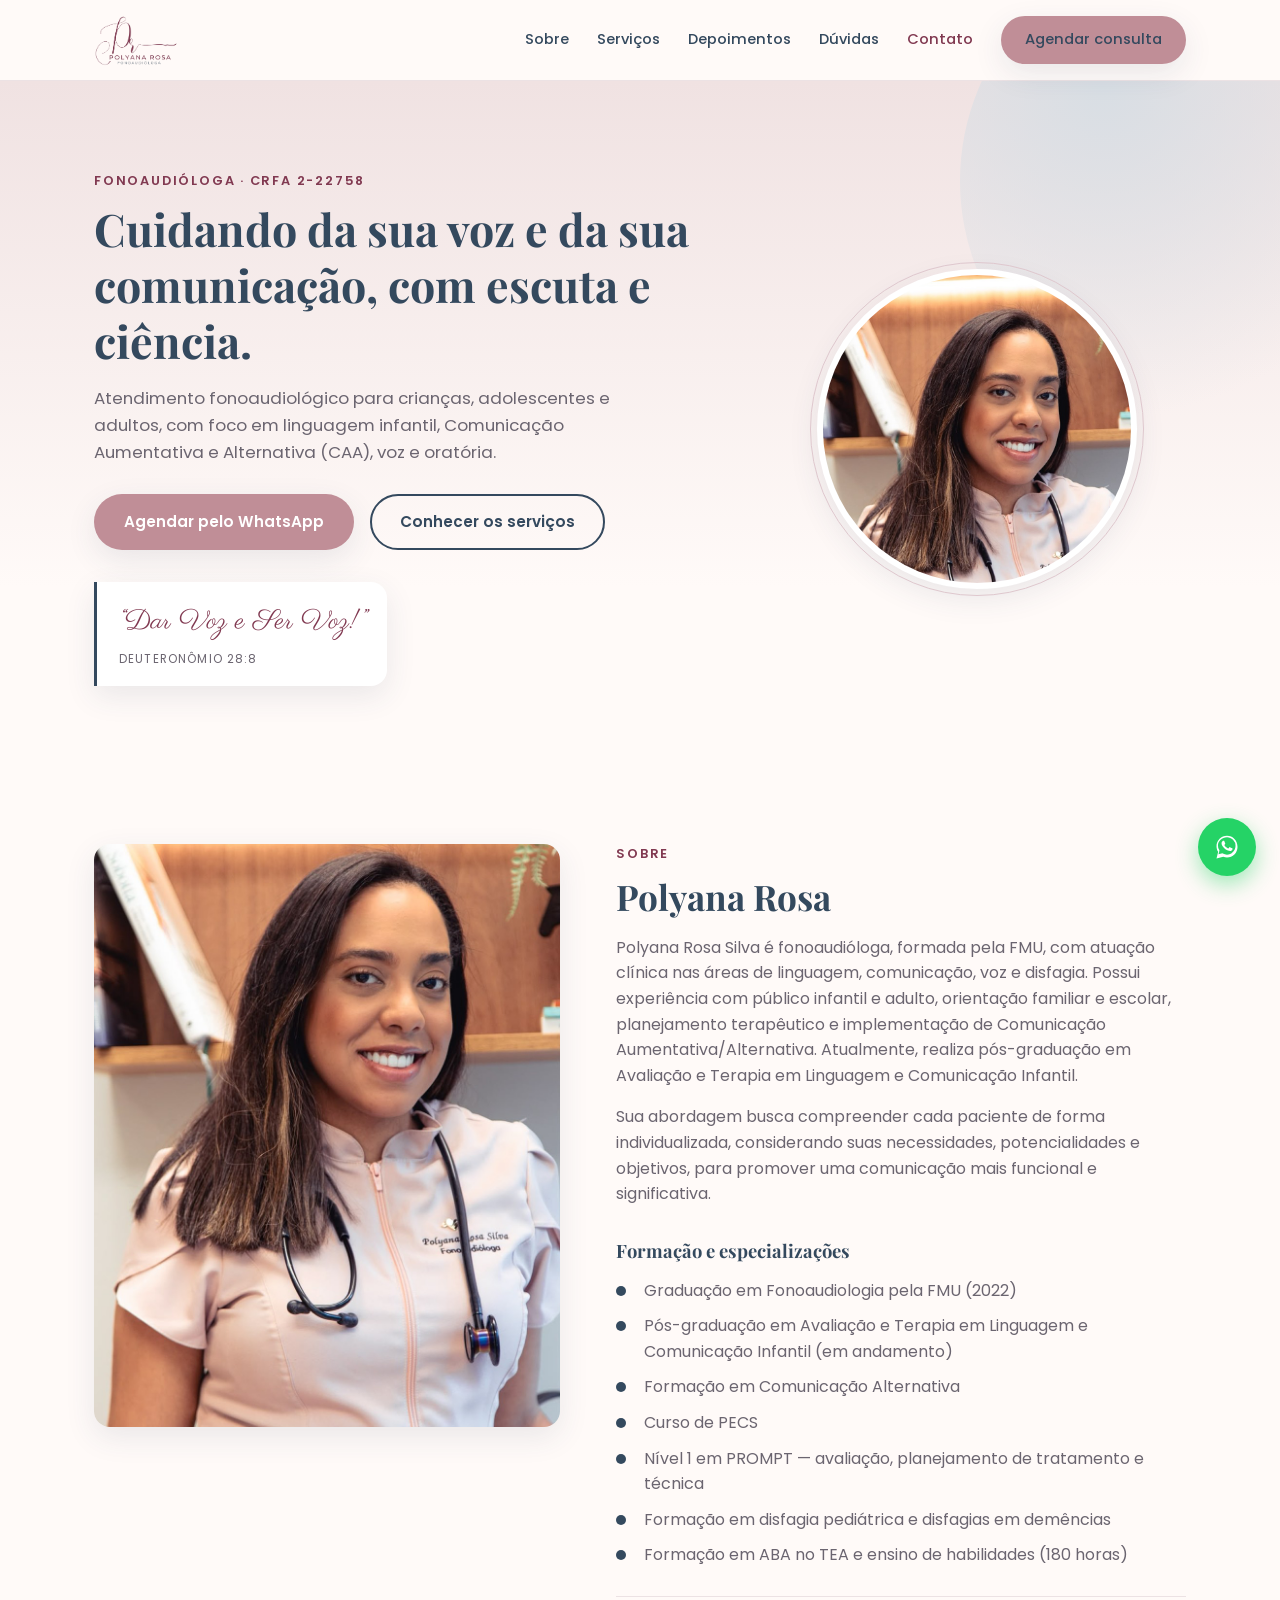
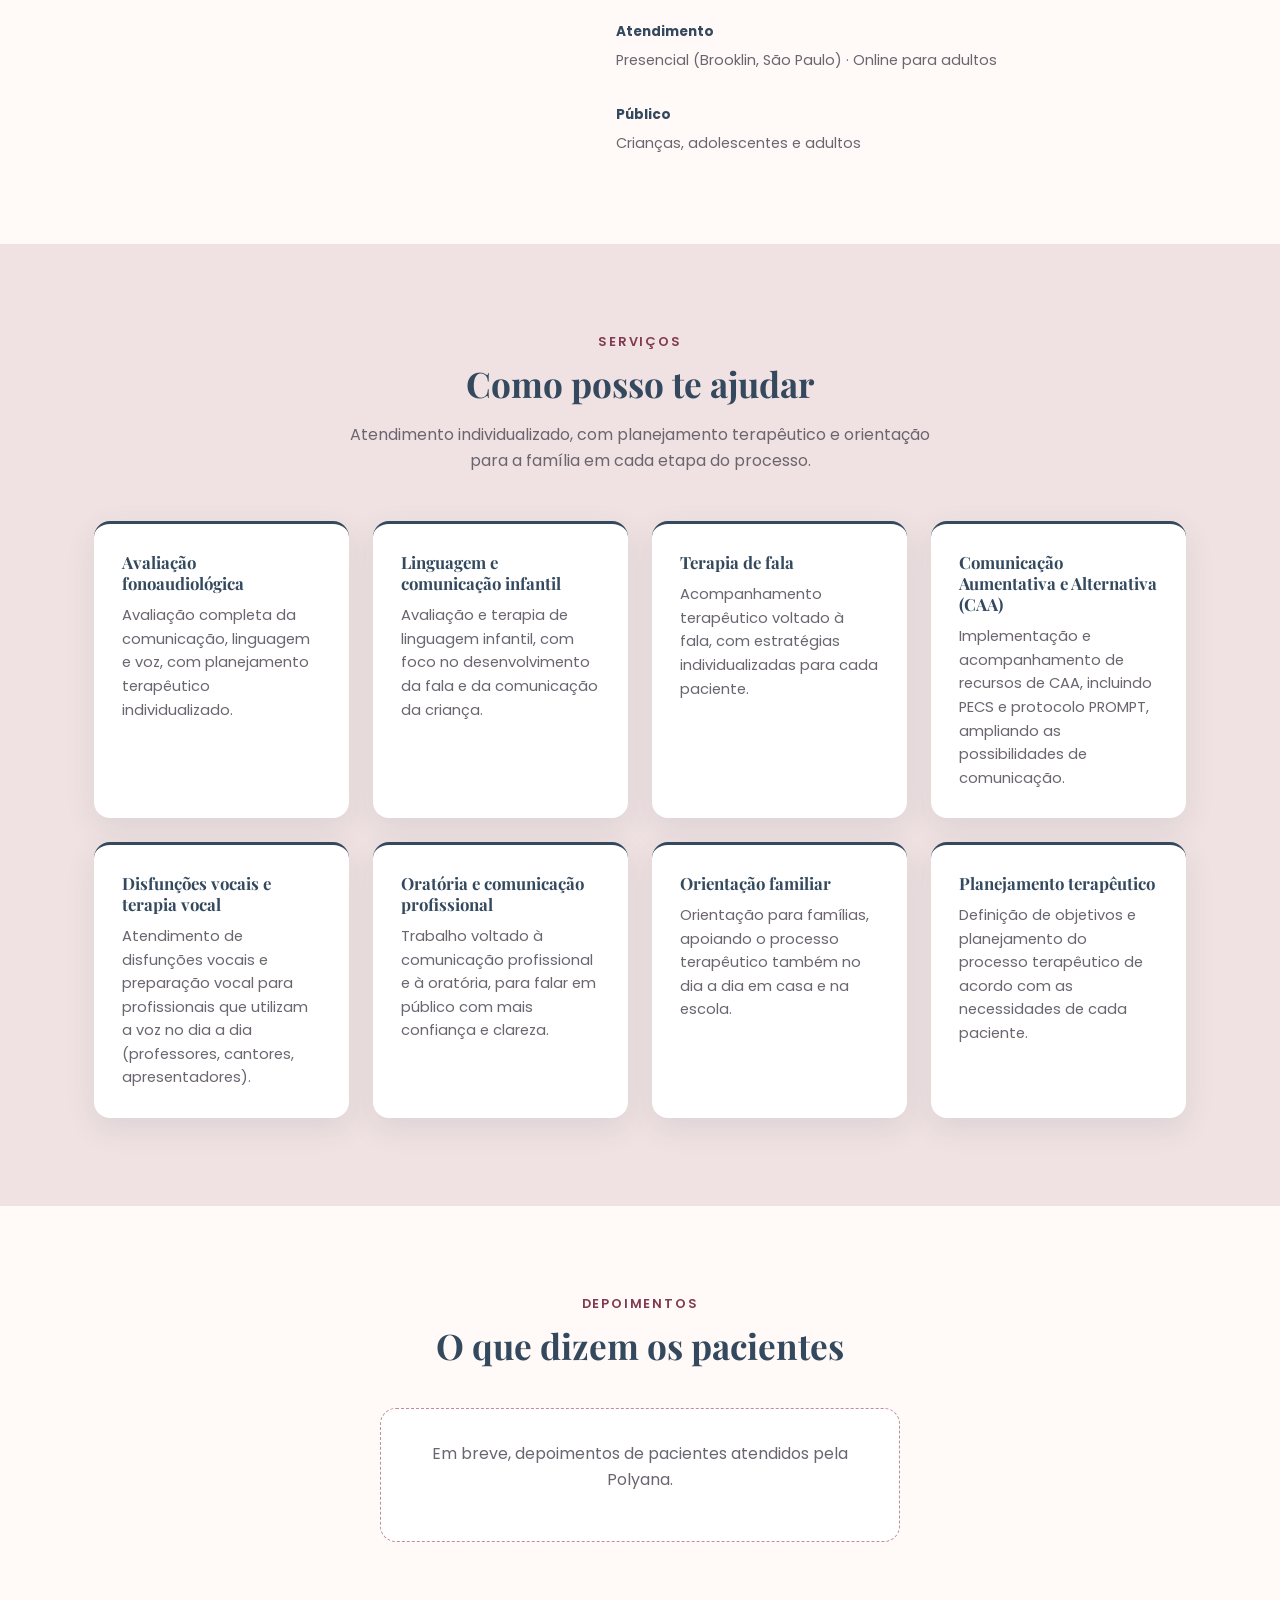
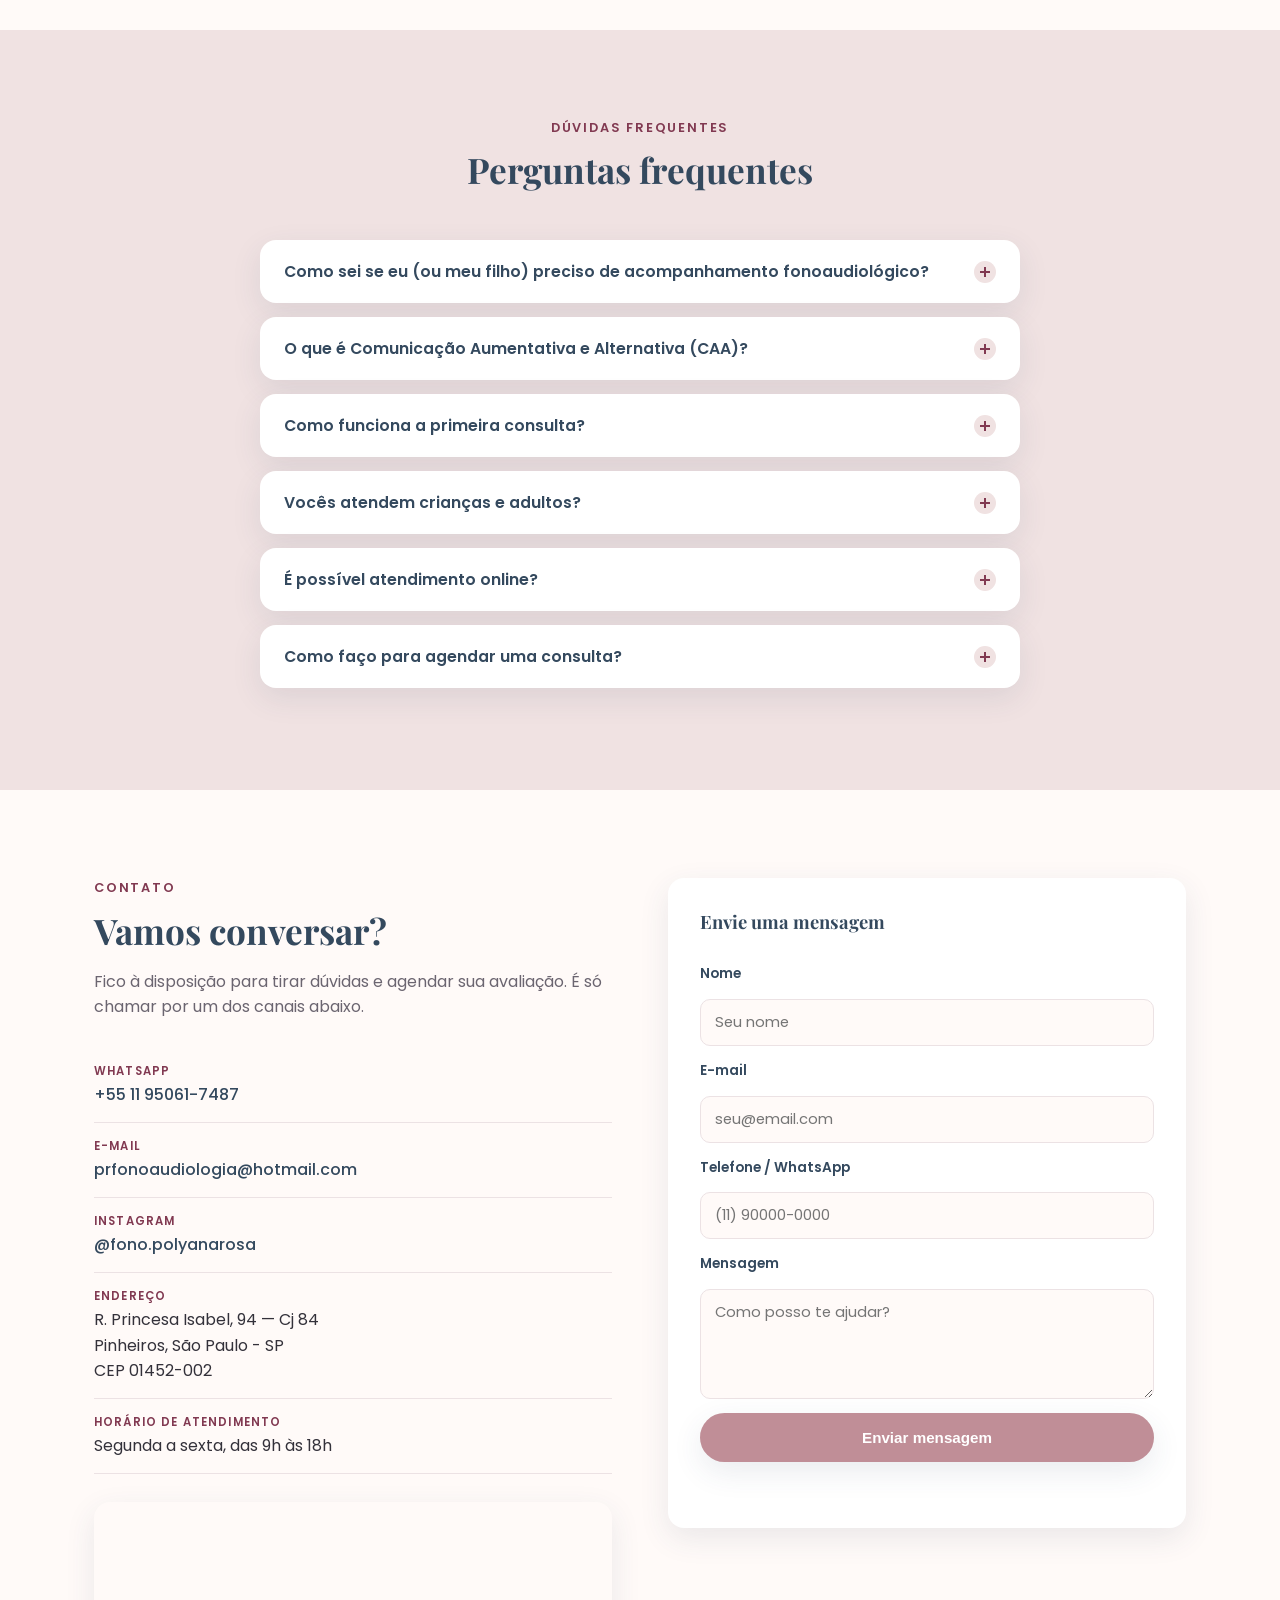
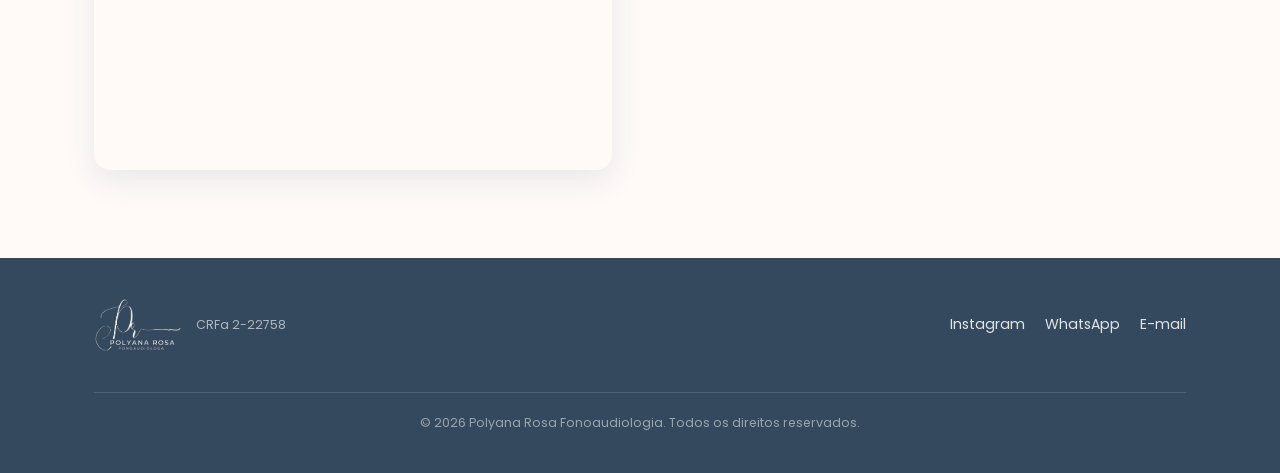
==== prfonoaudiologia-site/index.html @ d2ad6adc "add archives of project site poly fono add files projetct site version 0" ====
<!DOCTYPE html>
<html lang="pt-BR">
<head>
<meta charset="UTF-8">
<meta name="viewport" content="width=device-width, initial-scale=1.0">
<title>Polyana Rosa | Fonoaudióloga em Brooklin, São Paulo</title>
<meta name="description" content="Polyana Rosa, fonoaudióloga (CRFa 2-22758). Atendimento em linguagem infantil, Comunicação Alternativa (CAA), voz e oratória. Consultório no Brooklin, São Paulo.">

<!-- Open Graph / compartilhamento no WhatsApp e redes sociais -->
<meta property="og:type" content="website">
<meta property="og:title" content="Polyana Rosa | Fonoaudióloga">
<meta property="og:description" content="Dar Voz e Ser Voz! Atendimento fonoaudiológico em linguagem infantil, Comunicação Alternativa (CAA), voz e oratória. Brooklin, São Paulo.">
<meta property="og:url" content="https://www.prfonoaudiologia.com.br">
<meta property="og:image" content="https://www.prfonoaudiologia.com.br/assets/og-image.jpg">
<meta property="og:locale" content="pt_BR">

<!-- TROCAR: favicon -->
<link rel="icon" type="image/png" href="assets/favicon.png">

<link rel="preconnect" href="https://fonts.googleapis.com">
<link rel="preconnect" href="https://fonts.gstatic.com" crossorigin>
<link href="https://fonts.googleapis.com/css2?family=Parisienne&family=Playfair+Display:ital,wght@0,500;0,600;0,700;1,500;1,600&family=Poppins:wght@300;400;500;600;700&display=swap" rel="stylesheet">

<link rel="stylesheet" href="css/style.css">
</head>
<body>

<!-- ===== HEADER / NAVEGAÇÃO ===== -->
<header class="site-header" id="topo">
  <div class="container header-inner">
    <a href="#topo" class="logo">
      <img src="assets/logo-full-wine.png" alt="Polyana Rosa Fonoaudióloga" class="logo-img">
    </a>

    <nav class="main-nav" id="mainNav">
      <a href="#sobre">Sobre</a>
      <a href="#servicos">Serviços</a>
      <a href="#depoimentos">Depoimentos</a>
      <a href="#faq">Dúvidas</a>
      <a href="#contato">Contato</a>
      <a href="https://wa.me/5511950617487?text=Ol%C3%A1%2C%20Polyana!%20Vim%20pelo%20site%20e%20gostaria%20de%20agendar%20uma%20consulta." target="_blank" rel="noopener" class="btn btn-primary btn-nav">Agendar consulta</a>
    </nav>

    <button class="nav-toggle" id="navToggle" aria-label="Abrir menu" aria-expanded="false">
      <span></span><span></span><span></span>
    </button>
  </div>
</header>

<main>

  <!-- ===== HERO / INÍCIO ===== -->
  <section class="hero">
    <div class="hero-shape" aria-hidden="true"></div>
    <div class="container hero-inner">
      <div class="hero-text">
        <p class="eyebrow">Fonoaudióloga · CRFa 2-22758</p>
        <h1>Cuidando da sua voz e da sua comunicação, com escuta e ciência.</h1>
        <p class="hero-lede">
          Atendimento fonoaudiológico para crianças, adolescentes e adultos, com foco em
          linguagem infantil, Comunicação Aumentativa e Alternativa (CAA), voz e oratória.
        </p>
        <div class="hero-actions">
          <a href="https://wa.me/5511950617487?text=Ol%C3%A1%2C%20Polyana!%20Vim%20pelo%20site%20e%20gostaria%20de%20agendar%20uma%20consulta." target="_blank" rel="noopener" class="btn btn-primary">
            Agendar pelo WhatsApp
          </a>
          <a href="#servicos" class="btn btn-outline">Conhecer os serviços</a>
        </div>
        <blockquote class="hero-motto">
          “Dar Voz e Ser Voz!”
          <cite>Deuteronômio 28:8</cite>
        </blockquote>
      </div>

      <div class="hero-media">
        <div class="hero-photo-frame">
          <img src="assets/photo-hero.jpg" alt="Polyana Rosa, fonoaudióloga" class="hero-photo">
        </div>
      </div>
    </div>
  </section>

  <!-- ===== SOBRE ===== -->
  <section id="sobre" class="section">
    <div class="container about-grid">
      <div class="about-media">
        <img src="assets/photo-about.jpg" alt="Polyana Rosa em seu consultório" class="about-photo">
      </div>

      <div class="about-text">
        <p class="eyebrow">Sobre</p>
        <h2>Polyana Rosa</h2>
        <p>
          Polyana Rosa Silva é fonoaudióloga, formada pela FMU, com atuação clínica nas áreas de
          linguagem, comunicação, voz e disfagia. Possui experiência com público infantil e adulto,
          orientação familiar e escolar, planejamento terapêutico e implementação de Comunicação
          Aumentativa/Alternativa. Atualmente, realiza pós-graduação em Avaliação e Terapia em
          Linguagem e Comunicação Infantil.
        </p>
        <p>
          Sua abordagem busca compreender cada paciente de forma individualizada, considerando suas
          necessidades, potencialidades e objetivos, para promover uma comunicação mais funcional e
          significativa.
        </p>

        <h3 class="about-subtitle">Formação e especializações</h3>
        <ul class="check-list">
          <li>Graduação em Fonoaudiologia pela FMU (2022)</li>
          <li>Pós-graduação em Avaliação e Terapia em Linguagem e Comunicação Infantil (em andamento)</li>
          <li>Formação em Comunicação Alternativa</li>
          <li>Curso de PECS</li>
          <li>Nível 1 em PROMPT — avaliação, planejamento de tratamento e técnica</li>
          <li>Formação em disfagia pediátrica e disfagias em demências</li>
          <li>Formação em ABA no TEA e ensino de habilidades (180 horas)</li>
        </ul>

        <div class="about-meta">
          <div>
            <strong>Atendimento</strong>
            <span>Presencial (Brooklin, São Paulo) · Online para adultos</span>
          </div>
          <div>
            <strong>Público</strong>
            <span>Crianças, adolescentes e adultos</span>
          </div>
        </div>
      </div>
    </div>
  </section>

  <!-- ===== SERVIÇOS ===== -->
  <section id="servicos" class="section section-tint">
    <div class="container">
      <p class="eyebrow center">Serviços</p>
      <h2 class="center">Como posso te ajudar</h2>
      <p class="section-lede center">
        Atendimento individualizado, com planejamento terapêutico e orientação para a família em
        cada etapa do processo.
      </p>

      <div class="services-grid">
        <article class="service-card">
          <h3>Avaliação fonoaudiológica</h3>
          <p>Avaliação completa da comunicação, linguagem e voz, com planejamento terapêutico individualizado.</p>
        </article>

        <article class="service-card">
          <h3>Linguagem e comunicação infantil</h3>
          <p>Avaliação e terapia de linguagem infantil, com foco no desenvolvimento da fala e da comunicação da criança.</p>
        </article>

        <article class="service-card">
          <h3>Terapia de fala</h3>
          <p>Acompanhamento terapêutico voltado à fala, com estratégias individualizadas para cada paciente.</p>
        </article>

        <article class="service-card">
          <h3>Comunicação Aumentativa e Alternativa (CAA)</h3>
          <p>Implementação e acompanhamento de recursos de CAA, incluindo PECS e protocolo PROMPT, ampliando as possibilidades de comunicação.</p>
        </article>

        <article class="service-card">
          <h3>Disfunções vocais e terapia vocal</h3>
          <p>Atendimento de disfunções vocais e preparação vocal para profissionais que utilizam a voz no dia a dia (professores, cantores, apresentadores).</p>
        </article>

        <article class="service-card">
          <h3>Oratória e comunicação profissional</h3>
          <p>Trabalho voltado à comunicação profissional e à oratória, para falar em público com mais confiança e clareza.</p>
        </article>

        <article class="service-card">
          <h3>Orientação familiar</h3>
          <p>Orientação para famílias, apoiando o processo terapêutico também no dia a dia em casa e na escola.</p>
        </article>

        <article class="service-card">
          <h3>Planejamento terapêutico</h3>
          <p>Definição de objetivos e planejamento do processo terapêutico de acordo com as necessidades de cada paciente.</p>
        </article>
      </div>
    </div>
  </section>

  <!-- ===== DEPOIMENTOS ===== -->
  <section id="depoimentos" class="section">
    <div class="container">
      <p class="eyebrow center">Depoimentos</p>
      <h2 class="center">O que dizem os pacientes</h2>

      <!-- Seção preparada para receber depoimentos reais no futuro.
           Basta duplicar um .testimonial-card dentro de .testimonials-grid e preencher. -->
      <div class="testimonials-placeholder">
        <p>Em breve, depoimentos de pacientes atendidos pela Polyana.</p>
      </div>

      <!--
      <div class="testimonials-grid">
        <blockquote class="testimonial-card">
          <p>"Texto do depoimento aqui."</p>
          <cite>Nome do paciente / responsável</cite>
        </blockquote>
      </div>
      -->
    </div>
  </section>

  <!-- ===== FAQ ===== -->
  <section id="faq" class="section section-tint">
    <div class="container">
      <p class="eyebrow center">Dúvidas frequentes</p>
      <h2 class="center">Perguntas frequentes</h2>

      <div class="faq-list">
        <div class="faq-item">
          <button class="faq-question" aria-expanded="false">
            Como sei se eu (ou meu filho) preciso de acompanhamento fonoaudiológico?
            <span class="faq-icon" aria-hidden="true"></span>
          </button>
          <div class="faq-answer">
            <p>Sinais como atraso na fala, dificuldade para se comunicar, trocas na fala, alterações
            de voz ou dificuldade em ser compreendido são bons motivos para buscar uma avaliação.
            Na dúvida, uma avaliação inicial ajuda a entender se há necessidade de acompanhamento.</p>
          </div>
        </div>

        <div class="faq-item">
          <button class="faq-question" aria-expanded="false">
            O que é Comunicação Aumentativa e Alternativa (CAA)?
            <span class="faq-icon" aria-hidden="true"></span>
          </button>
          <div class="faq-answer">
            <p>A CAA reúne recursos e estratégias (como pranchas de comunicação, PECS e dispositivos)
            que ampliam a comunicação de pessoas com dificuldade para se expressar verbalmente. Ela
            não substitui a fala — pelo contrário, pode estimulá-la — e é indicada caso a caso, após
            avaliação.</p>
          </div>
        </div>

        <div class="faq-item">
          <button class="faq-question" aria-expanded="false">
            Como funciona a primeira consulta?
            <span class="faq-icon" aria-hidden="true"></span>
          </button>
          <div class="faq-answer">
            <p>A primeira consulta é dedicada à avaliação: entender a história, as queixas e as
            necessidades do paciente (ou da criança e da família) para, a partir disso, montar um
            plano terapêutico individualizado.</p>
          </div>
        </div>

        <div class="faq-item">
          <button class="faq-question" aria-expanded="false">
            Vocês atendem crianças e adultos?
            <span class="faq-icon" aria-hidden="true"></span>
          </button>
          <div class="faq-answer">
            <p>Sim. O atendimento é voltado a crianças, adolescentes e adultos, com abordagem e
            objetivos terapêuticos adaptados a cada faixa etária e necessidade.</p>
          </div>
        </div>

        <div class="faq-item">
          <button class="faq-question" aria-expanded="false">
            É possível atendimento online?
            <span class="faq-icon" aria-hidden="true"></span>
          </button>
          <div class="faq-answer">
            <p>O atendimento é majoritariamente presencial, no consultório no Brooklin (São Paulo).
            O formato online está disponível apenas para pacientes adultos.</p>
          </div>
        </div>

        <div class="faq-item">
          <button class="faq-question" aria-expanded="false">
            Como faço para agendar uma consulta?
            <span class="faq-icon" aria-hidden="true"></span>
          </button>
          <div class="faq-answer">
            <p>O jeito mais rápido é chamar no WhatsApp pelo botão espalhado pelo site — é só
            clicar em "Agendar pelo WhatsApp" para iniciar a conversa.</p>
          </div>
        </div>
      </div>
    </div>
  </section>

  <!-- ===== CONTATO ===== -->
  <section id="contato" class="section">
    <div class="container contact-grid">
      <div class="contact-info">
        <p class="eyebrow">Contato</p>
        <h2>Vamos conversar?</h2>
        <p class="section-lede">
          Fico à disposição para tirar dúvidas e agendar sua avaliação. É só chamar por um dos
          canais abaixo.
        </p>

        <ul class="contact-list">
          <li>
            <span class="contact-label">WhatsApp</span>
            <a href="https://wa.me/5511950617487?text=Ol%C3%A1%2C%20Polyana!%20Vim%20pelo%20site%20e%20gostaria%20de%20agendar%20uma%20consulta." target="_blank" rel="noopener">+55 11 95061-7487</a>
          </li>
          <li>
            <span class="contact-label">E-mail</span>
            <a href="mailto:prfonoaudiologia@hotmail.com">prfonoaudiologia@hotmail.com</a>
          </li>
          <li>
            <span class="contact-label">Instagram</span>
            <a href="https://www.instagram.com/fono.polyanarosa/" target="_blank" rel="noopener">@fono.polyanarosa</a>
          </li>
          <li>
            <span class="contact-label">Endereço</span>
            <span>R. Princesa Isabel, 94 — Cj 84<br>
            Pinheiros, São Paulo - SP<br>
            CEP 01452-002</span>
          </li>
          <li>
            <span class="contact-label">Horário de atendimento</span>
            <span>Segunda a sexta, das 9h às 18h</span>
          </li>
        </ul>

        <div class="map-wrapper">
          <iframe
            title="Localização do consultório"
            src="https://www.google.com/maps?q=R.+Princesa+Isabel,+94+-+Pinheiros,+S%C3%A3o+Paulo+-+SP,+01452-002&output=embed"
            width="100%" height="260" style="border:0;" allowfullscreen="" loading="lazy" referrerpolicy="no-referrer-when-downgrade">
          </iframe>
        </div>
      </div>

      <div class="contact-form-wrapper">
        <!--
          Formulário de contato via Formspree (gratuito, sem precisar de servidor próprio).
          Passo a passo para ativar:
          1. Criar conta gratuita em https://formspree.io
          2. Criar um novo "Form" e copiar o endpoint (algo como https://formspree.io/f/xxxxxxx)
          3. Substituir "SEU_ENDPOINT_AQUI" abaixo pelo endpoint copiado.
        -->
        <form id="contactForm" class="contact-form" action="https://formspree.io/f/SEU_ENDPOINT_AQUI" method="POST">
          <h3>Envie uma mensagem</h3>

          <label for="name">Nome</label>
          <input type="text" id="name" name="name" required placeholder="Seu nome">

          <label for="email">E-mail</label>
          <input type="email" id="email" name="email" required placeholder="seu@email.com">

          <label for="phone">Telefone / WhatsApp</label>
          <input type="tel" id="phone" name="phone" placeholder="(11) 90000-0000">

          <label for="message">Mensagem</label>
          <textarea id="message" name="message" rows="4" required placeholder="Como posso te ajudar?"></textarea>

          <button type="submit" class="btn btn-primary btn-block">Enviar mensagem</button>
          <p class="form-status" id="formStatus" role="status"></p>
        </form>
      </div>
    </div>
  </section>

</main>

<!-- ===== FOOTER ===== -->
<footer class="site-footer">
  <div class="container footer-inner">
    <div class="footer-brand">
      <img src="assets/logo-full-white.png" alt="Polyana Rosa Fonoaudióloga" class="footer-logo-img">
      <span class="footer-crfa">CRFa 2-22758</span>
    </div>

    <div class="footer-social">
      <a href="https://www.instagram.com/fono.polyanarosa/" target="_blank" rel="noopener" aria-label="Instagram">Instagram</a>
      <a href="https://wa.me/5511950617487" target="_blank" rel="noopener" aria-label="WhatsApp">WhatsApp</a>
      <a href="mailto:prfonoaudiologia@hotmail.com" aria-label="E-mail">E-mail</a>
    </div>

    <p class="footer-copy">&copy; <span id="year"></span> Polyana Rosa Fonoaudiologia. Todos os direitos reservados.</p>
  </div>
</footer>

<!-- Botão flutuante de WhatsApp -->
<a class="whatsapp-float" href="https://wa.me/5511950617487?text=Ol%C3%A1%2C%20Polyana!%20Vim%20pelo%20site%20e%20gostaria%20de%20agendar%20uma%20consulta." target="_blank" rel="noopener" aria-label="Conversar no WhatsApp">
  <svg viewBox="0 0 32 32" width="28" height="28" aria-hidden="true"><path fill="currentColor" d="M16.01 3C9.38 3 4 8.38 4 15.01c0 2.39.7 4.61 1.9 6.48L4 29l7.68-1.85a11.9 11.9 0 0 0 4.33.81h.01c6.63 0 12.01-5.38 12.01-12.01C28.03 8.38 22.65 3 16.01 3zm0 21.8h-.01c-1.7 0-3.37-.46-4.83-1.33l-.35-.2-4.55 1.1 1.12-4.44-.23-.36a9.75 9.75 0 0 1-1.5-5.56C5.66 9.47 10.29 4.84 16.01 4.84c2.6 0 5.05 1.02 6.89 2.86a9.68 9.68 0 0 1 2.85 6.9c0 5.62-4.63 10.2-9.74 10.2zm5.62-7.65c-.31-.15-1.82-.9-2.1-1-.28-.1-.49-.15-.69.15-.2.31-.79 1-.97 1.2-.18.21-.36.23-.67.08-.31-.15-1.29-.47-2.46-1.51-.91-.81-1.52-1.81-1.7-2.12-.18-.31-.02-.47.13-.62.14-.14.31-.36.46-.54.15-.18.2-.31.31-.51.1-.21.05-.39-.02-.54-.08-.15-.69-1.66-.94-2.28-.25-.6-.5-.52-.69-.53h-.59c-.2 0-.54.08-.82.39-.28.31-1.08 1.05-1.08 2.57s1.1 2.98 1.25 3.19c.15.21 2.17 3.32 5.26 4.65.74.32 1.31.51 1.76.65.74.24 1.41.2 1.94.12.59-.09 1.82-.74 2.08-1.46.26-.72.26-1.33.18-1.46-.08-.13-.28-.21-.59-.36z"/></svg>
</a>

<script src="js/script.js"></script>
</body>
</html>
---- prfonoaudiologia-site/css/style.css ----
/* =========================================================
   Polyana Rosa Fonoaudiologia — estilos
   Paleta oficial: vinho + mauve (principais) e azul-marinho (apoio)
   ========================================================= */

:root {
  /* Paleta oficial da marca (extraída da identidade visual da Polyana) */
  --rose: #c08e97;      /* mauve — cor de apoio, botões secundários */
  --rose-dark: #813951; /* vinho — cor principal (CTAs, destaques, logo) */
  --rose-light: #f0e2e2;/* rosa muito claro — fundos de seção */
  --pink-mid: #dfc8ce;  /* rosa claro — tons intermediários, bordas */
  --navy: #34495e;      /* azul-marinho — texto de apoio, rodapé */
  --navy-tint: #d8dee4; /* azul-marinho bem clarinho — formas decorativas */
  --cream: #fffaf8;
  --white: #ffffff;
  --text: #33313a;
  --text-light: #6b6570;
  --border: #ece2e4;

  --font-script: 'Parisienne', cursive;
  --font-heading: 'Playfair Display', serif;
  --font-body: 'Poppins', sans-serif;

  --radius: 16px;
  --shadow: 0 10px 30px rgba(52, 73, 94, 0.1);
}

* { box-sizing: border-box; }

html { scroll-behavior: smooth; }

body {
  margin: 0;
  font-family: var(--font-body);
  color: var(--text);
  background: var(--cream);
  line-height: 1.6;
}

img { max-width: 100%; display: block; }

.container {
  max-width: 1140px;
  margin: 0 auto;
  padding: 0 24px;
}

h1, h2, h3 {
  font-family: var(--font-heading);
  color: var(--navy);
  margin: 0 0 16px;
  line-height: 1.25;
}

h1 { font-size: clamp(2rem, 4vw, 2.8rem); }
h2 { font-size: clamp(1.6rem, 3vw, 2.2rem); }
h3 { font-size: 1.15rem; }

p { margin: 0 0 16px; color: var(--text-light); }

a { color: var(--rose-dark); text-decoration: none; }

.eyebrow {
  font-size: 0.8rem;
  letter-spacing: 0.14em;
  text-transform: uppercase;
  color: var(--rose-dark);
  font-weight: 600;
  margin-bottom: 10px;
}

.center { text-align: center; margin-left: auto; margin-right: auto; }
.section-lede.center { max-width: 620px; }

.section { padding: 88px 0; }
.section-tint { background: var(--rose-light); }

/* ---------- Botões ---------- */
.btn {
  display: inline-flex;
  align-items: center;
  justify-content: center;
  gap: 8px;
  padding: 14px 28px;
  border-radius: 999px;
  font-weight: 600;
  font-size: 0.95rem;
  border: 2px solid transparent;
  cursor: pointer;
  transition: transform 0.15s ease, box-shadow 0.15s ease, background 0.2s ease, color 0.2s ease;
}
.btn-primary {
  background: var(--rose);
  color: var(--white);
  box-shadow: var(--shadow);
}
.btn-primary:hover { background: var(--rose-dark); transform: translateY(-2px); }
.btn-outline {
  background: transparent;
  border-color: var(--navy);
  color: var(--navy);
}
.btn-outline:hover { background: var(--navy); color: var(--white); transform: translateY(-2px); }
.btn-block { width: 100%; }

/* ---------- Header ---------- */
.site-header {
  position: sticky;
  top: 0;
  z-index: 50;
  background: rgba(255, 250, 248, 0.92);
  backdrop-filter: blur(6px);
  border-bottom: 1px solid var(--border);
}

.header-inner {
  display: flex;
  align-items: center;
  justify-content: space-between;
  padding: 14px 24px;
}

.logo {
  display: flex;
  align-items: center;
}
.logo-img {
  height: 52px;
  width: auto;
}

.main-nav {
  display: flex;
  align-items: center;
  gap: 28px;
}
.main-nav a {
  color: var(--navy);
  font-size: 0.92rem;
  font-weight: 500;
}
.main-nav a:hover, .main-nav a.active { color: var(--rose-dark); }
.btn-nav { padding: 10px 22px; }

.nav-toggle {
  display: none;
  flex-direction: column;
  justify-content: center;
  gap: 5px;
  width: 40px;
  height: 40px;
  background: none;
  border: none;
  cursor: pointer;
}
.nav-toggle span {
  display: block;
  height: 2px;
  background: var(--navy);
  border-radius: 2px;
}

/* ---------- Hero ---------- */
.hero {
  position: relative;
  overflow: hidden;
  padding: 90px 0 70px;
  background: linear-gradient(180deg, var(--rose-light) 0%, var(--cream) 75%);
}
.hero-shape {
  position: absolute;
  top: -140px;
  right: -160px;
  width: 480px;
  height: 480px;
  border-radius: 50%;
  background: radial-gradient(circle at 30% 30%, var(--navy-tint), transparent 70%);
  z-index: 0;
}
.hero-inner {
  position: relative;
  z-index: 1;
  display: grid;
  grid-template-columns: 1.2fr 0.8fr;
  gap: 48px;
  align-items: center;
}
.hero-lede { font-size: 1.05rem; max-width: 520px; }
.hero-actions {
  display: flex;
  flex-wrap: wrap;
  gap: 16px;
  margin: 28px 0 32px;
}
.hero-motto {
  margin: 0;
  padding: 18px 22px;
  border-left: 3px solid var(--navy);
  background: var(--white);
  border-radius: 0 var(--radius) var(--radius) 0;
  font-family: var(--font-script);
  font-size: 1.7rem;
  color: var(--rose-dark);
  box-shadow: var(--shadow);
  display: inline-block;
}
.hero-motto cite {
  display: block;
  font-family: var(--font-body);
  font-style: normal;
  font-size: 0.72rem;
  letter-spacing: 0.1em;
  text-transform: uppercase;
  color: var(--text-light);
  margin-top: 6px;
}

.hero-media { display: flex; justify-content: center; }
.hero-photo-frame {
  width: 320px;
  height: 320px;
  border-radius: 50%;
  overflow: hidden;
  background: var(--white);
  border: 6px solid var(--white);
  box-shadow: var(--shadow);
  outline: 1px solid var(--pink-mid);
  outline-offset: 6px;
}
.hero-photo {
  width: 100%;
  height: 100%;
  object-fit: cover;
}

/* ---------- Sobre ---------- */
.about-grid {
  display: grid;
  grid-template-columns: 0.9fr 1.1fr;
  gap: 56px;
  align-items: start;
}
.about-media {
  border-radius: var(--radius);
  overflow: hidden;
  box-shadow: var(--shadow);
}
.about-photo {
  width: 100%;
  aspect-ratio: 4 / 5;
  object-fit: cover;
}
.about-subtitle { margin-top: 32px; }
.check-list { list-style: none; padding: 0; margin: 0 0 28px; }
.check-list li {
  position: relative;
  padding-left: 28px;
  margin-bottom: 10px;
  color: var(--text-light);
}
.check-list li::before {
  content: "";
  position: absolute;
  left: 0;
  top: 8px;
  width: 10px;
  height: 10px;
  border-radius: 50%;
  background: var(--navy);
}
.about-meta {
  display: flex;
  gap: 32px;
  flex-wrap: wrap;
  border-top: 1px solid var(--border);
  padding-top: 24px;
}
.about-meta strong { display: block; color: var(--navy); font-size: 0.85rem; margin-bottom: 4px; }
.about-meta span { color: var(--text-light); font-size: 0.9rem; }

/* ---------- Serviços ---------- */
.services-grid {
  display: grid;
  grid-template-columns: repeat(auto-fit, minmax(250px, 1fr));
  gap: 24px;
  margin-top: 48px;
}
.service-card {
  background: var(--white);
  border-radius: var(--radius);
  padding: 28px;
  box-shadow: var(--shadow);
  border-top: 3px solid var(--navy);
  transition: transform 0.2s ease;
}
.service-card:hover { transform: translateY(-4px); }
.service-card h3 { margin-bottom: 10px; font-size: 1.05rem; }
.service-card p { margin: 0; font-size: 0.92rem; }

/* ---------- Depoimentos ---------- */
.testimonials-placeholder {
  max-width: 520px;
  margin: 40px auto 0;
  text-align: center;
  padding: 32px;
  border: 1px dashed var(--rose);
  border-radius: var(--radius);
  color: var(--text-light);
  background: var(--white);
}
.testimonials-grid {
  display: grid;
  grid-template-columns: repeat(auto-fit, minmax(260px, 1fr));
  gap: 24px;
  margin-top: 40px;
}
.testimonial-card {
  background: var(--white);
  border-radius: var(--radius);
  padding: 26px;
  box-shadow: var(--shadow);
  margin: 0;
}
.testimonial-card cite {
  display: block;
  margin-top: 12px;
  font-style: normal;
  font-weight: 600;
  color: var(--navy);
  font-size: 0.85rem;
}

/* ---------- FAQ ---------- */
.faq-list { max-width: 760px; margin: 48px auto 0; }
.faq-item {
  background: var(--white);
  border-radius: var(--radius);
  margin-bottom: 14px;
  box-shadow: var(--shadow);
  overflow: hidden;
}
.faq-question {
  width: 100%;
  text-align: left;
  background: none;
  border: none;
  padding: 20px 24px;
  font-family: var(--font-body);
  font-weight: 600;
  font-size: 0.98rem;
  color: var(--navy);
  cursor: pointer;
  display: flex;
  align-items: center;
  justify-content: space-between;
  gap: 16px;
}
.faq-icon {
  flex-shrink: 0;
  width: 22px;
  height: 22px;
  border-radius: 50%;
  background: var(--rose-light);
  position: relative;
}
.faq-icon::before, .faq-icon::after {
  content: "";
  position: absolute;
  background: var(--rose-dark);
  top: 50%; left: 50%;
  transform: translate(-50%, -50%);
}
.faq-icon::before { width: 10px; height: 2px; }
.faq-icon::after { width: 2px; height: 10px; transition: transform 0.2s ease; }
.faq-question[aria-expanded="true"] .faq-icon::after { transform: translate(-50%, -50%) rotate(90deg) scaleY(0); }

.faq-answer {
  max-height: 0;
  overflow: hidden;
  transition: max-height 0.25s ease;
  padding: 0 24px;
}
.faq-answer p { margin: 0 0 20px; font-size: 0.92rem; }
.faq-item.open .faq-answer { max-height: 300px; }

/* ---------- Contato ---------- */
.contact-grid {
  display: grid;
  grid-template-columns: 1fr 1fr;
  gap: 56px;
  align-items: start;
}
.contact-list { list-style: none; padding: 0; margin: 28px 0; }
.contact-list li {
  display: flex;
  flex-direction: column;
  gap: 2px;
  padding: 14px 0;
  border-bottom: 1px solid var(--border);
}
.contact-label {
  font-size: 0.72rem;
  text-transform: uppercase;
  letter-spacing: 0.1em;
  color: var(--rose-dark);
  font-weight: 600;
}
.contact-list a { color: var(--navy); font-weight: 500; }
.map-wrapper {
  border-radius: var(--radius);
  overflow: hidden;
  box-shadow: var(--shadow);
  margin-top: 8px;
}

.contact-form {
  background: var(--white);
  border-radius: var(--radius);
  box-shadow: var(--shadow);
  padding: 32px;
  display: flex;
  flex-direction: column;
  gap: 14px;
}
.contact-form label { font-size: 0.85rem; font-weight: 600; color: var(--navy); }
.contact-form input, .contact-form textarea {
  width: 100%;
  padding: 12px 14px;
  border-radius: 10px;
  border: 1px solid var(--border);
  font-family: var(--font-body);
  font-size: 0.92rem;
  color: var(--text);
  background: var(--cream);
}
.contact-form input:focus, .contact-form textarea:focus {
  outline: none;
  border-color: var(--rose);
}
.form-status { font-size: 0.85rem; min-height: 20px; margin: 0; }

/* ---------- Footer ---------- */
.site-footer {
  background: var(--navy);
  color: rgba(255,255,255,0.85);
  padding: 40px 0;
}
.footer-inner {
  display: flex;
  flex-wrap: wrap;
  align-items: center;
  justify-content: space-between;
  gap: 20px;
}
.footer-brand {
  display: flex;
  align-items: center;
  gap: 14px;
}
.footer-logo-img { height: 54px; width: auto; }
.footer-crfa { font-size: 0.78rem; color: rgba(255,255,255,0.6); }
.footer-social { display: flex; gap: 20px; }
.footer-social a { color: rgba(255,255,255,0.85); font-size: 0.88rem; }
.footer-social a:hover { color: var(--rose); }
.footer-copy {
  width: 100%;
  text-align: center;
  font-size: 0.78rem;
  color: rgba(255,255,255,0.5);
  margin: 20px 0 0;
  border-top: 1px solid rgba(255,255,255,0.12);
  padding-top: 20px;
}

/* ---------- Botão flutuante WhatsApp ---------- */
.whatsapp-float {
  position: fixed;
  bottom: 24px;
  right: 24px;
  width: 58px;
  height: 58px;
  border-radius: 50%;
  background: #25D366;
  color: var(--white);
  display: flex;
  align-items: center;
  justify-content: center;
  box-shadow: 0 8px 22px rgba(37, 211, 102, 0.45);
  z-index: 60;
  transition: transform 0.2s ease;
}
.whatsapp-float:hover { transform: scale(1.08); }

/* ---------- Responsivo ---------- */
@media (max-width: 900px) {
  .hero-inner { grid-template-columns: 1fr; }
  .hero-media { order: -1; }
  .about-grid { grid-template-columns: 1fr; }
  .contact-grid { grid-template-columns: 1fr; }
}

@media (max-width: 760px) {
  .main-nav {
    position: absolute;
    top: 100%;
    left: 0;
    right: 0;
    background: var(--white);
    flex-direction: column;
    align-items: flex-start;
    padding: 20px 24px 28px;
    gap: 16px;
    border-bottom: 1px solid var(--border);
    box-shadow: var(--shadow);
    display: none;
  }
  .main-nav.open { display: flex; }
  .btn-nav { width: 100%; text-align: center; }
  .nav-toggle { display: flex; }
  .section { padding: 64px 0; }
  .hero { padding-top: 48px; }
}
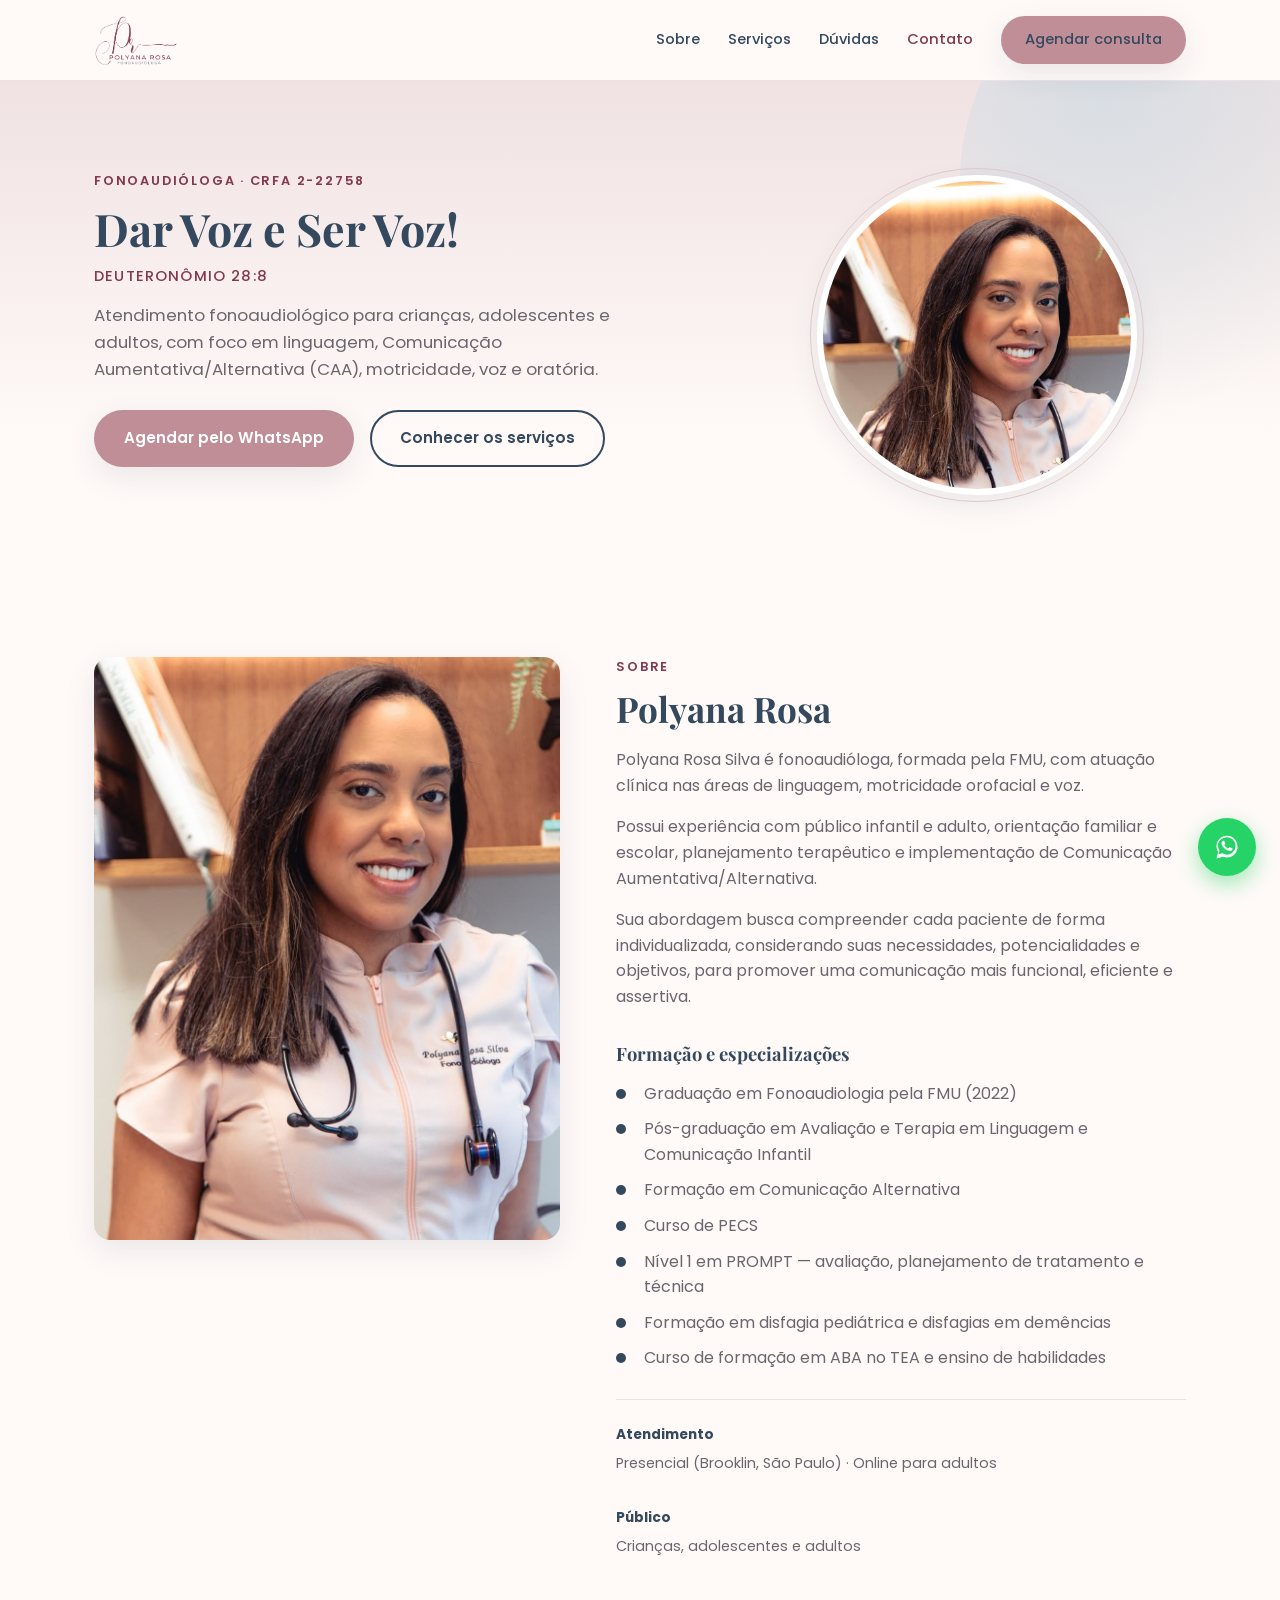
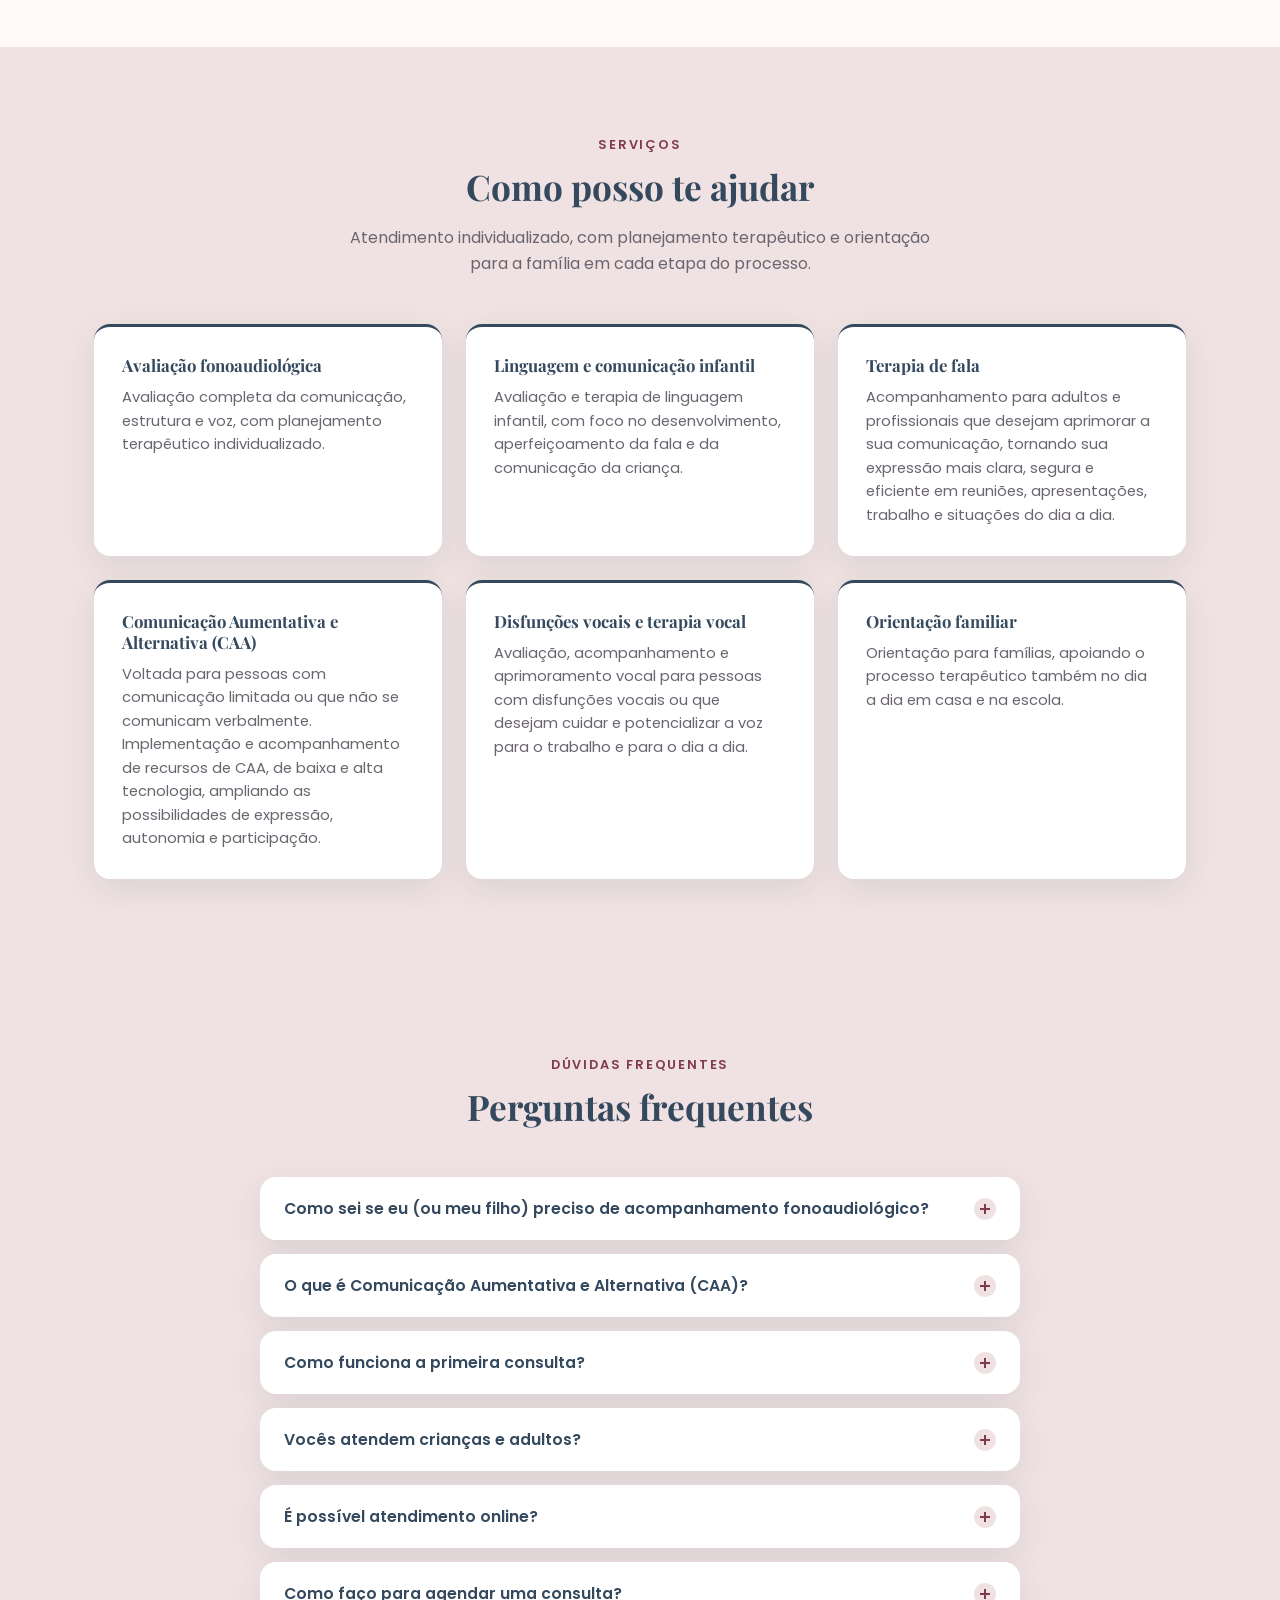
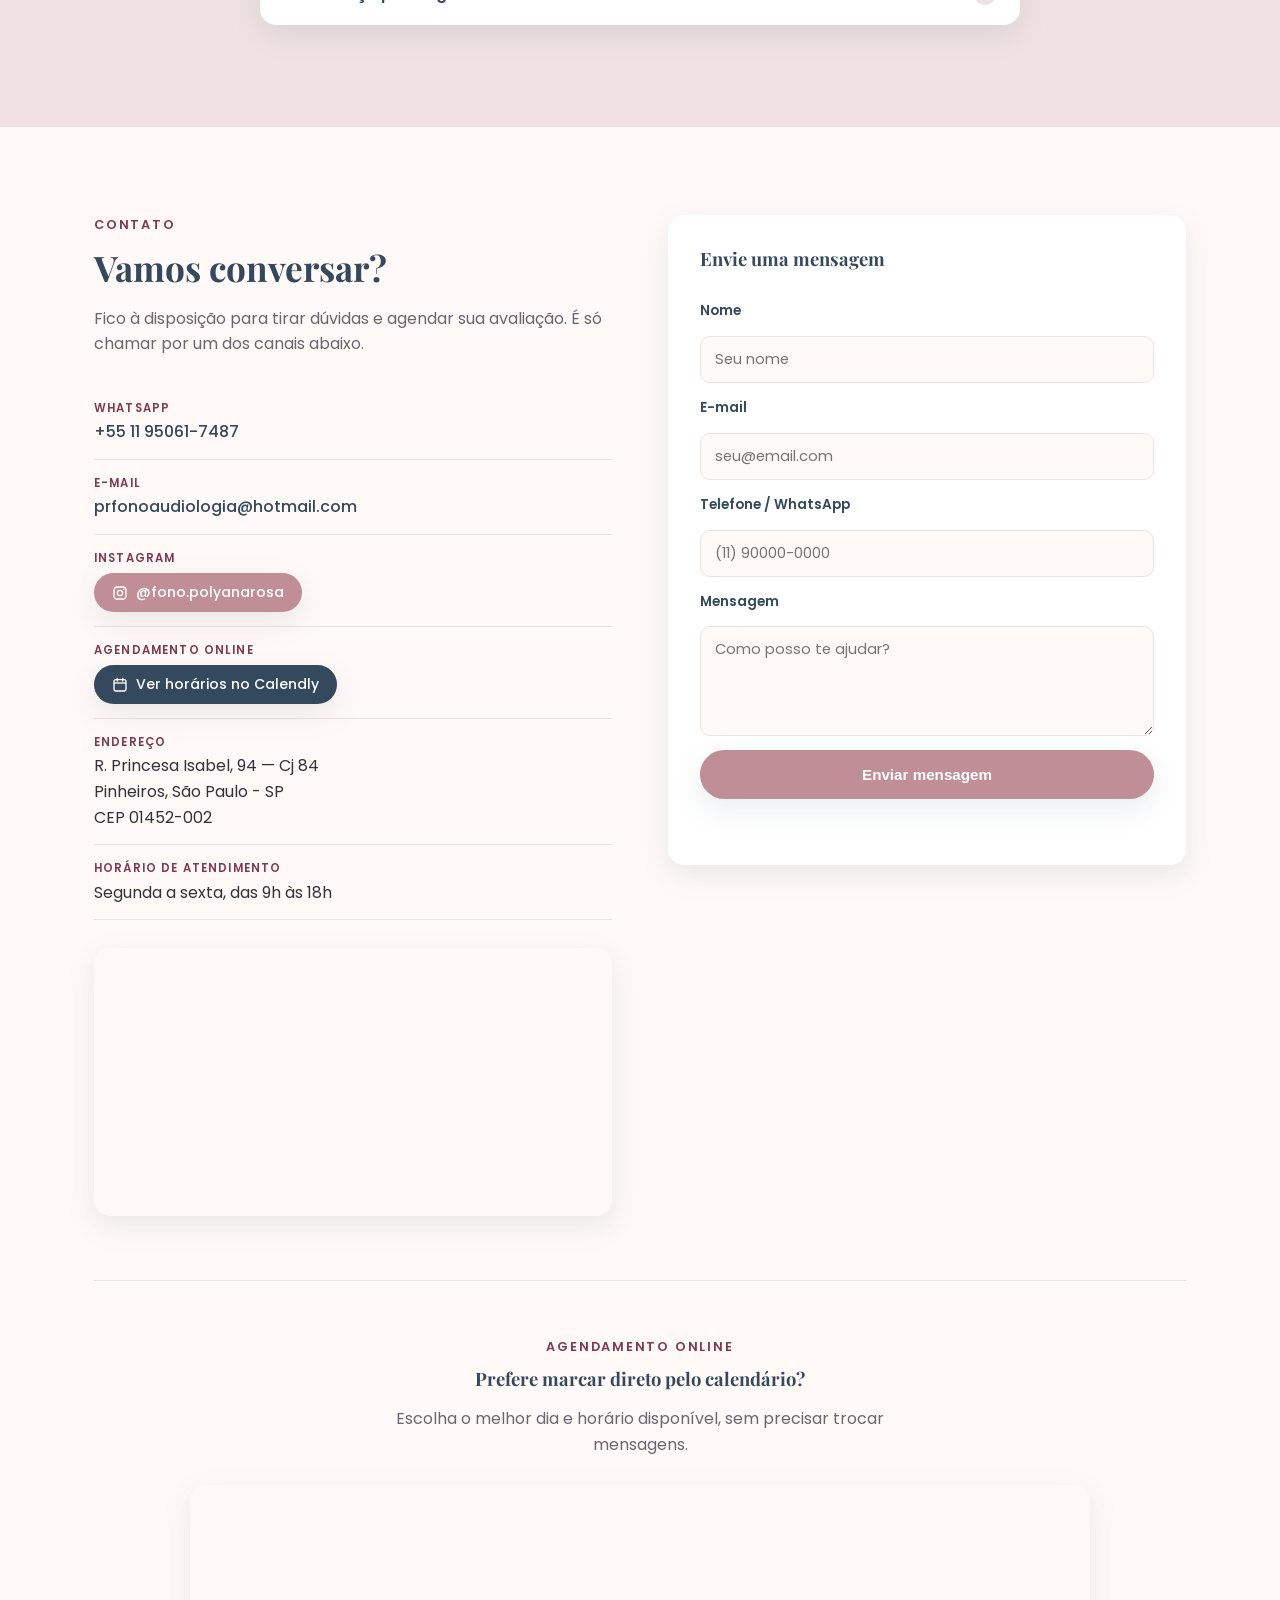
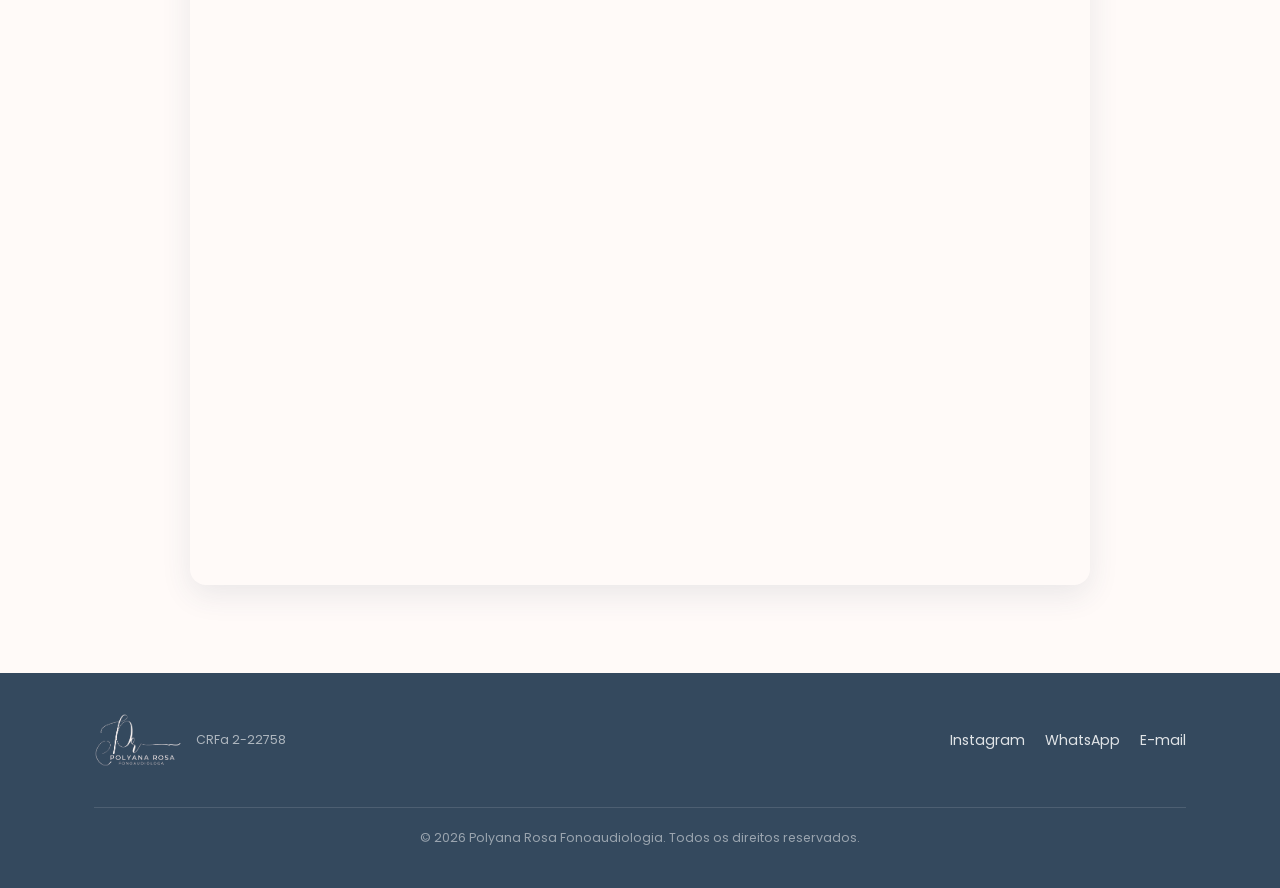
==== commit b46659e6: "update archives" ====
--- a/prfonoaudiologia-site/index.html
+++ b/prfonoaudiologia-site/index.html
@@ -35,7 +35,6 @@
     <nav class="main-nav" id="mainNav">
       <a href="#sobre">Sobre</a>
       <a href="#servicos">Serviços</a>
-      <a href="#depoimentos">Depoimentos</a>
       <a href="#faq">Dúvidas</a>
       <a href="#contato">Contato</a>
       <a href="https://wa.me/5511950617487?text=Ol%C3%A1%2C%20Polyana!%20Vim%20pelo%20site%20e%20gostaria%20de%20agendar%20uma%20consulta." target="_blank" rel="noopener" class="btn btn-primary btn-nav">Agendar consulta</a>
@@ -55,10 +54,10 @@
     <div class="container hero-inner">
       <div class="hero-text">
         <p class="eyebrow">Fonoaudióloga · CRFa 2-22758</p>
-        <h1>Cuidando da sua voz e da sua comunicação, com escuta e ciência.</h1>
+        <h1>Dar Voz e Ser Voz!<cite class="hero-cite">Deuteronômio 28:8</cite></h1>
         <p class="hero-lede">
           Atendimento fonoaudiológico para crianças, adolescentes e adultos, com foco em
-          linguagem infantil, Comunicação Aumentativa e Alternativa (CAA), voz e oratória.
+          linguagem, Comunicação Aumentativa/Alternativa (CAA), motricidade, voz e oratória.
         </p>
         <div class="hero-actions">
           <a href="https://wa.me/5511950617487?text=Ol%C3%A1%2C%20Polyana!%20Vim%20pelo%20site%20e%20gostaria%20de%20agendar%20uma%20consulta." target="_blank" rel="noopener" class="btn btn-primary">
@@ -66,10 +65,6 @@
           </a>
           <a href="#servicos" class="btn btn-outline">Conhecer os serviços</a>
         </div>
-        <blockquote class="hero-motto">
-          “Dar Voz e Ser Voz!”
-          <cite>Deuteronômio 28:8</cite>
-        </blockquote>
       </div>
 
       <div class="hero-media">
@@ -92,26 +87,27 @@
         <h2>Polyana Rosa</h2>
         <p>
           Polyana Rosa Silva é fonoaudióloga, formada pela FMU, com atuação clínica nas áreas de
-          linguagem, comunicação, voz e disfagia. Possui experiência com público infantil e adulto,
-          orientação familiar e escolar, planejamento terapêutico e implementação de Comunicação
-          Aumentativa/Alternativa. Atualmente, realiza pós-graduação em Avaliação e Terapia em
-          Linguagem e Comunicação Infantil.
+          linguagem, motricidade orofacial e voz.
+        </p>
+        <p>
+          Possui experiência com público infantil e adulto, orientação familiar e escolar,
+          planejamento terapêutico e implementação de Comunicação Aumentativa/Alternativa.
         </p>
         <p>
           Sua abordagem busca compreender cada paciente de forma individualizada, considerando suas
-          necessidades, potencialidades e objetivos, para promover uma comunicação mais funcional e
-          significativa.
+          necessidades, potencialidades e objetivos, para promover uma comunicação mais funcional,
+          eficiente e assertiva.
         </p>
 
         <h3 class="about-subtitle">Formação e especializações</h3>
         <ul class="check-list">
           <li>Graduação em Fonoaudiologia pela FMU (2022)</li>
-          <li>Pós-graduação em Avaliação e Terapia em Linguagem e Comunicação Infantil (em andamento)</li>
+          <li>Pós-graduação em Avaliação e Terapia em Linguagem e Comunicação Infantil</li>
           <li>Formação em Comunicação Alternativa</li>
           <li>Curso de PECS</li>
           <li>Nível 1 em PROMPT — avaliação, planejamento de tratamento e técnica</li>
           <li>Formação em disfagia pediátrica e disfagias em demências</li>
-          <li>Formação em ABA no TEA e ensino de habilidades (180 horas)</li>
+          <li>Curso de formação em ABA no TEA e ensino de habilidades</li>
         </ul>
 
         <div class="about-meta">
@@ -141,67 +137,34 @@
       <div class="services-grid">
         <article class="service-card">
           <h3>Avaliação fonoaudiológica</h3>
-          <p>Avaliação completa da comunicação, linguagem e voz, com planejamento terapêutico individualizado.</p>
+          <p>Avaliação completa da comunicação, estrutura e voz, com planejamento terapêutico individualizado.</p>
         </article>
 
         <article class="service-card">
           <h3>Linguagem e comunicação infantil</h3>
-          <p>Avaliação e terapia de linguagem infantil, com foco no desenvolvimento da fala e da comunicação da criança.</p>
+          <p>Avaliação e terapia de linguagem infantil, com foco no desenvolvimento, aperfeiçoamento da fala e da comunicação da criança.</p>
         </article>
 
         <article class="service-card">
           <h3>Terapia de fala</h3>
-          <p>Acompanhamento terapêutico voltado à fala, com estratégias individualizadas para cada paciente.</p>
+          <p>Acompanhamento para adultos e profissionais que desejam aprimorar a sua comunicação, tornando sua expressão mais clara, segura e eficiente em reuniões, apresentações, trabalho e situações do dia a dia.</p>
         </article>
 
         <article class="service-card">
           <h3>Comunicação Aumentativa e Alternativa (CAA)</h3>
-          <p>Implementação e acompanhamento de recursos de CAA, incluindo PECS e protocolo PROMPT, ampliando as possibilidades de comunicação.</p>
+          <p>Voltada para pessoas com comunicação limitada ou que não se comunicam verbalmente. Implementação e acompanhamento de recursos de CAA, de baixa e alta tecnologia, ampliando as possibilidades de expressão, autonomia e participação.</p>
         </article>
 
         <article class="service-card">
           <h3>Disfunções vocais e terapia vocal</h3>
-          <p>Atendimento de disfunções vocais e preparação vocal para profissionais que utilizam a voz no dia a dia (professores, cantores, apresentadores).</p>
-        </article>
-
-        <article class="service-card">
-          <h3>Oratória e comunicação profissional</h3>
-          <p>Trabalho voltado à comunicação profissional e à oratória, para falar em público com mais confiança e clareza.</p>
+          <p>Avaliação, acompanhamento e aprimoramento vocal para pessoas com disfunções vocais ou que desejam cuidar e potencializar a voz para o trabalho e para o dia a dia.</p>
         </article>
 
         <article class="service-card">
           <h3>Orientação familiar</h3>
           <p>Orientação para famílias, apoiando o processo terapêutico também no dia a dia em casa e na escola.</p>
         </article>
-
-        <article class="service-card">
-          <h3>Planejamento terapêutico</h3>
-          <p>Definição de objetivos e planejamento do processo terapêutico de acordo com as necessidades de cada paciente.</p>
-        </article>
-      </div>
-    </div>
-  </section>
-
-  <!-- ===== DEPOIMENTOS ===== -->
-  <section id="depoimentos" class="section">
-    <div class="container">
-      <p class="eyebrow center">Depoimentos</p>
-      <h2 class="center">O que dizem os pacientes</h2>
-
-      <!-- Seção preparada para receber depoimentos reais no futuro.
-           Basta duplicar um .testimonial-card dentro de .testimonials-grid e preencher. -->
-      <div class="testimonials-placeholder">
-        <p>Em breve, depoimentos de pacientes atendidos pela Polyana.</p>
-      </div>
-
-      <!--
-      <div class="testimonials-grid">
-        <blockquote class="testimonial-card">
-          <p>"Texto do depoimento aqui."</p>
-          <cite>Nome do paciente / responsável</cite>
-        </blockquote>
-      </div>
-      -->
+      </div>
     </div>
   </section>
 
@@ -218,9 +181,11 @@
             <span class="faq-icon" aria-hidden="true"></span>
           </button>
           <div class="faq-answer">
-            <p>Sinais como atraso na fala, dificuldade para se comunicar, trocas na fala, alterações
-            de voz ou dificuldade em ser compreendido são bons motivos para buscar uma avaliação.
-            Na dúvida, uma avaliação inicial ajuda a entender se há necessidade de acompanhamento.</p>
+            <p>Se houver dificuldades ou incômodos relacionados à fala, linguagem, comunicação ou
+            voz, o acompanhamento fonoaudiológico pode ajudar.</p>
+            <p>Mesmo que ainda não exista um problema, você pode buscar orientação para prevenir
+            dificuldades e cuidar da comunicação. Na dúvida, uma primeira consulta pode ser um
+            espaço para conversar, tirar dúvidas e entender se há necessidade de acompanhamento.</p>
           </div>
         </div>
 
@@ -230,10 +195,15 @@
             <span class="faq-icon" aria-hidden="true"></span>
           </button>
           <div class="faq-answer">
-            <p>A CAA reúne recursos e estratégias (como pranchas de comunicação, PECS e dispositivos)
-            que ampliam a comunicação de pessoas com dificuldade para se expressar verbalmente. Ela
-            não substitui a fala — pelo contrário, pode estimulá-la — e é indicada caso a caso, após
-            avaliação.</p>
+            <p>A Comunicação Aumentativa e Alternativa (CAA) reúne estratégias e recursos que ajudam
+            crianças e adultos com comunicação limitada ou que não se comunicam verbalmente a
+            expressar necessidades, ideias, sentimentos e escolhas.</p>
+            <p>Pode ser indicada para pessoas com TEA, apraxia de fala, deficiência intelectual,
+            doenças neurológicas, deficiências múltiplas, condições que afetam temporariamente a
+            fala, vocabulário reduzido, entre outras situações.</p>
+            <p>Os recursos podem ser de baixa ou alta tecnologia, como pranchas de comunicação,
+            símbolos, gestos e aplicativos. O objetivo é ampliar a comunicação, a autonomia e a
+            participação no dia a dia.</p>
           </div>
         </div>
 
@@ -243,9 +213,16 @@
             <span class="faq-icon" aria-hidden="true"></span>
           </button>
           <div class="faq-answer">
-            <p>A primeira consulta é dedicada à avaliação: entender a história, as queixas e as
-            necessidades do paciente (ou da criança e da família) para, a partir disso, montar um
-            plano terapêutico individualizado.</p>
+            <p>A primeira consulta é gratuita e pode ser realizada de forma presencial ou online. É
+            um momento para conversar, conhecer o caso, entender as necessidades, tirar dúvidas e
+            orientar sobre os próximos passos.</p>
+            <p>A partir dessa conversa, verificamos se existe necessidade de acompanhamento
+            fonoaudiológico e qual a melhor forma de conduzir o caso. Quando indicado, seguimos
+            para a avaliação fonoaudiológica, solicitação de exames complementares (se necessário),
+            e posteriormente para o acompanhamento terapêutico individualizado.</p>
+            <p>O jeito mais rápido é entrar em contato pelo WhatsApp, através do botão "Agendar
+            pelo WhatsApp" disponível no site. É só clicar e iniciar a conversa para tirar suas
+            dúvidas e combinar o melhor horário.</p>
           </div>
         </div>
 
@@ -307,7 +284,25 @@
           </li>
           <li>
             <span class="contact-label">Instagram</span>
-            <a href="https://www.instagram.com/fono.polyanarosa/" target="_blank" rel="noopener">@fono.polyanarosa</a>
+            <a class="contact-instagram-btn" href="https://www.instagram.com/fono.polyanarosa/" target="_blank" rel="noopener">
+              <svg width="16" height="16" viewBox="0 0 24 24" fill="none" aria-hidden="true" focusable="false">
+                <rect x="3" y="3" width="18" height="18" rx="5" stroke="currentColor" stroke-width="2"/>
+                <circle cx="12" cy="12" r="4" stroke="currentColor" stroke-width="2"/>
+                <circle cx="17.5" cy="6.5" r="1.2" fill="currentColor"/>
+              </svg>
+              @fono.polyanarosa
+            </a>
+          </li>
+          <li>
+            <span class="contact-label">Agendamento online</span>
+            <a class="contact-calendly-btn" href="https://calendly.com/prfonoaudiologia" target="_blank" rel="noopener">
+              <svg width="16" height="16" viewBox="0 0 24 24" fill="none" aria-hidden="true" focusable="false">
+                <rect x="3" y="4" width="18" height="17" rx="3" stroke="currentColor" stroke-width="2"/>
+                <path d="M3 9h18" stroke="currentColor" stroke-width="2"/>
+                <path d="M8 2v4M16 2v4" stroke="currentColor" stroke-width="2" stroke-linecap="round"/>
+              </svg>
+              Ver horários no Calendly
+            </a>
           </li>
           <li>
             <span class="contact-label">Endereço</span>
@@ -331,14 +326,8 @@
       </div>
 
       <div class="contact-form-wrapper">
-        <!--
-          Formulário de contato via Formspree (gratuito, sem precisar de servidor próprio).
-          Passo a passo para ativar:
-          1. Criar conta gratuita em https://formspree.io
-          2. Criar um novo "Form" e copiar o endpoint (algo como https://formspree.io/f/xxxxxxx)
-          3. Substituir "SEU_ENDPOINT_AQUI" abaixo pelo endpoint copiado.
-        -->
-        <form id="contactForm" class="contact-form" action="https://formspree.io/f/SEU_ENDPOINT_AQUI" method="POST">
+        <!-- Formulário de contato via Formspree (gratuito, sem precisar de servidor próprio). -->
+        <form id="contactForm" class="contact-form" action="https://formspree.io/f/mppzabrn" method="POST">
           <h3>Envie uma mensagem</h3>
 
           <label for="name">Nome</label>
@@ -356,6 +345,15 @@
           <button type="submit" class="btn btn-primary btn-block">Enviar mensagem</button>
           <p class="form-status" id="formStatus" role="status"></p>
         </form>
+      </div>
+    </div>
+
+    <div class="container">
+      <div class="calendly-block">
+        <p class="eyebrow">Agendamento online</p>
+        <h3>Prefere marcar direto pelo calendário?</h3>
+        <p class="section-lede">Escolha o melhor dia e horário disponível, sem precisar trocar mensagens.</p>
+        <div class="calendly-inline-widget" data-url="https://calendly.com/prfonoaudiologia" style="min-width:280px;height:700px;"></div>
       </div>
     </div>
   </section>
@@ -385,6 +383,7 @@
   <svg viewBox="0 0 32 32" width="28" height="28" aria-hidden="true"><path fill="currentColor" d="M16.01 3C9.38 3 4 8.38 4 15.01c0 2.39.7 4.61 1.9 6.48L4 29l7.68-1.85a11.9 11.9 0 0 0 4.33.81h.01c6.63 0 12.01-5.38 12.01-12.01C28.03 8.38 22.65 3 16.01 3zm0 21.8h-.01c-1.7 0-3.37-.46-4.83-1.33l-.35-.2-4.55 1.1 1.12-4.44-.23-.36a9.75 9.75 0 0 1-1.5-5.56C5.66 9.47 10.29 4.84 16.01 4.84c2.6 0 5.05 1.02 6.89 2.86a9.68 9.68 0 0 1 2.85 6.9c0 5.62-4.63 10.2-9.74 10.2zm5.62-7.65c-.31-.15-1.82-.9-2.1-1-.28-.1-.49-.15-.69.15-.2.31-.79 1-.97 1.2-.18.21-.36.23-.67.08-.31-.15-1.29-.47-2.46-1.51-.91-.81-1.52-1.81-1.7-2.12-.18-.31-.02-.47.13-.62.14-.14.31-.36.46-.54.15-.18.2-.31.31-.51.1-.21.05-.39-.02-.54-.08-.15-.69-1.66-.94-2.28-.25-.6-.5-.52-.69-.53h-.59c-.2 0-.54.08-.82.39-.28.31-1.08 1.05-1.08 2.57s1.1 2.98 1.25 3.19c.15.21 2.17 3.32 5.26 4.65.74.32 1.31.51 1.76.65.74.24 1.41.2 1.94.12.59-.09 1.82-.74 2.08-1.46.26-.72.26-1.33.18-1.46-.08-.13-.28-.21-.59-.36z"/></svg>
 </a>
 
+<script src="https://assets.calendly.com/assets/external/widget.js" async></script>
 <script src="js/script.js"></script>
 </body>
 </html>
--- a/prfonoaudiologia-site/css/style.css
+++ b/prfonoaudiologia-site/css/style.css
@@ -192,27 +192,16 @@
   gap: 16px;
   margin: 28px 0 32px;
 }
-.hero-motto {
-  margin: 0;
-  padding: 18px 22px;
-  border-left: 3px solid var(--navy);
-  background: var(--white);
-  border-radius: 0 var(--radius) var(--radius) 0;
-  font-family: var(--font-script);
-  font-size: 1.7rem;
-  color: var(--rose-dark);
-  box-shadow: var(--shadow);
-  display: inline-block;
-}
-.hero-motto cite {
+.hero-cite {
   display: block;
   font-family: var(--font-body);
   font-style: normal;
-  font-size: 0.72rem;
-  letter-spacing: 0.1em;
+  font-size: 0.92rem;
+  font-weight: 500;
+  letter-spacing: 0.08em;
   text-transform: uppercase;
-  color: var(--text-light);
-  margin-top: 6px;
+  color: var(--rose-dark);
+  margin-top: 10px;
 }
 
 .hero-media { display: flex; justify-content: center; }
@@ -281,7 +270,7 @@
 /* ---------- Serviços ---------- */
 .services-grid {
   display: grid;
-  grid-template-columns: repeat(auto-fit, minmax(250px, 1fr));
+  grid-template-columns: repeat(3, 1fr);
   gap: 24px;
   margin-top: 48px;
 }
@@ -296,39 +285,6 @@
 .service-card:hover { transform: translateY(-4px); }
 .service-card h3 { margin-bottom: 10px; font-size: 1.05rem; }
 .service-card p { margin: 0; font-size: 0.92rem; }
-
-/* ---------- Depoimentos ---------- */
-.testimonials-placeholder {
-  max-width: 520px;
-  margin: 40px auto 0;
-  text-align: center;
-  padding: 32px;
-  border: 1px dashed var(--rose);
-  border-radius: var(--radius);
-  color: var(--text-light);
-  background: var(--white);
-}
-.testimonials-grid {
-  display: grid;
-  grid-template-columns: repeat(auto-fit, minmax(260px, 1fr));
-  gap: 24px;
-  margin-top: 40px;
-}
-.testimonial-card {
-  background: var(--white);
-  border-radius: var(--radius);
-  padding: 26px;
-  box-shadow: var(--shadow);
-  margin: 0;
-}
-.testimonial-card cite {
-  display: block;
-  margin-top: 12px;
-  font-style: normal;
-  font-weight: 600;
-  color: var(--navy);
-  font-size: 0.85rem;
-}
 
 /* ---------- FAQ ---------- */
 .faq-list { max-width: 760px; margin: 48px auto 0; }
@@ -381,7 +337,7 @@
   padding: 0 24px;
 }
 .faq-answer p { margin: 0 0 20px; font-size: 0.92rem; }
-.faq-item.open .faq-answer { max-height: 300px; }
+.faq-item.open .faq-answer { max-height: 900px; }
 
 /* ---------- Contato ---------- */
 .contact-grid {
@@ -406,6 +362,38 @@
   font-weight: 600;
 }
 .contact-list a { color: var(--navy); font-weight: 500; }
+.contact-instagram-btn {
+  display: inline-flex;
+  align-items: center;
+  gap: 8px;
+  width: fit-content;
+  padding: 8px 18px;
+  margin-top: 4px;
+  border-radius: 999px;
+  background: var(--rose);
+  color: var(--white) !important;
+  font-weight: 600;
+  font-size: 0.88rem;
+  box-shadow: var(--shadow);
+  transition: transform 0.15s ease, background 0.2s ease;
+}
+.contact-instagram-btn:hover { background: var(--rose-dark); transform: translateY(-2px); }
+.contact-calendly-btn {
+  display: inline-flex;
+  align-items: center;
+  gap: 8px;
+  width: fit-content;
+  padding: 8px 18px;
+  margin-top: 4px;
+  border-radius: 999px;
+  background: var(--navy);
+  color: var(--white) !important;
+  font-weight: 600;
+  font-size: 0.88rem;
+  box-shadow: var(--shadow);
+  transition: transform 0.15s ease, background 0.2s ease;
+}
+.contact-calendly-btn:hover { background: var(--rose-dark); transform: translateY(-2px); }
 .map-wrapper {
   border-radius: var(--radius);
   overflow: hidden;
@@ -438,6 +426,21 @@
   border-color: var(--rose);
 }
 .form-status { font-size: 0.85rem; min-height: 20px; margin: 0; }
+
+.calendly-block {
+  margin-top: 64px;
+  padding-top: 56px;
+  border-top: 1px solid var(--border);
+  text-align: center;
+}
+.calendly-block .section-lede { max-width: 520px; margin: 0 auto 28px; }
+.calendly-block .calendly-inline-widget {
+  max-width: 900px;
+  margin: 0 auto;
+  border-radius: var(--radius);
+  overflow: hidden;
+  box-shadow: var(--shadow);
+}
 
 /* ---------- Footer ---------- */
 .site-footer {
@@ -497,6 +500,11 @@
   .hero-media { order: -1; }
   .about-grid { grid-template-columns: 1fr; }
   .contact-grid { grid-template-columns: 1fr; }
+  .services-grid { grid-template-columns: repeat(2, 1fr); }
+}
+
+@media (max-width: 560px) {
+  .services-grid { grid-template-columns: 1fr; }
 }
 
 @media (max-width: 760px) {
